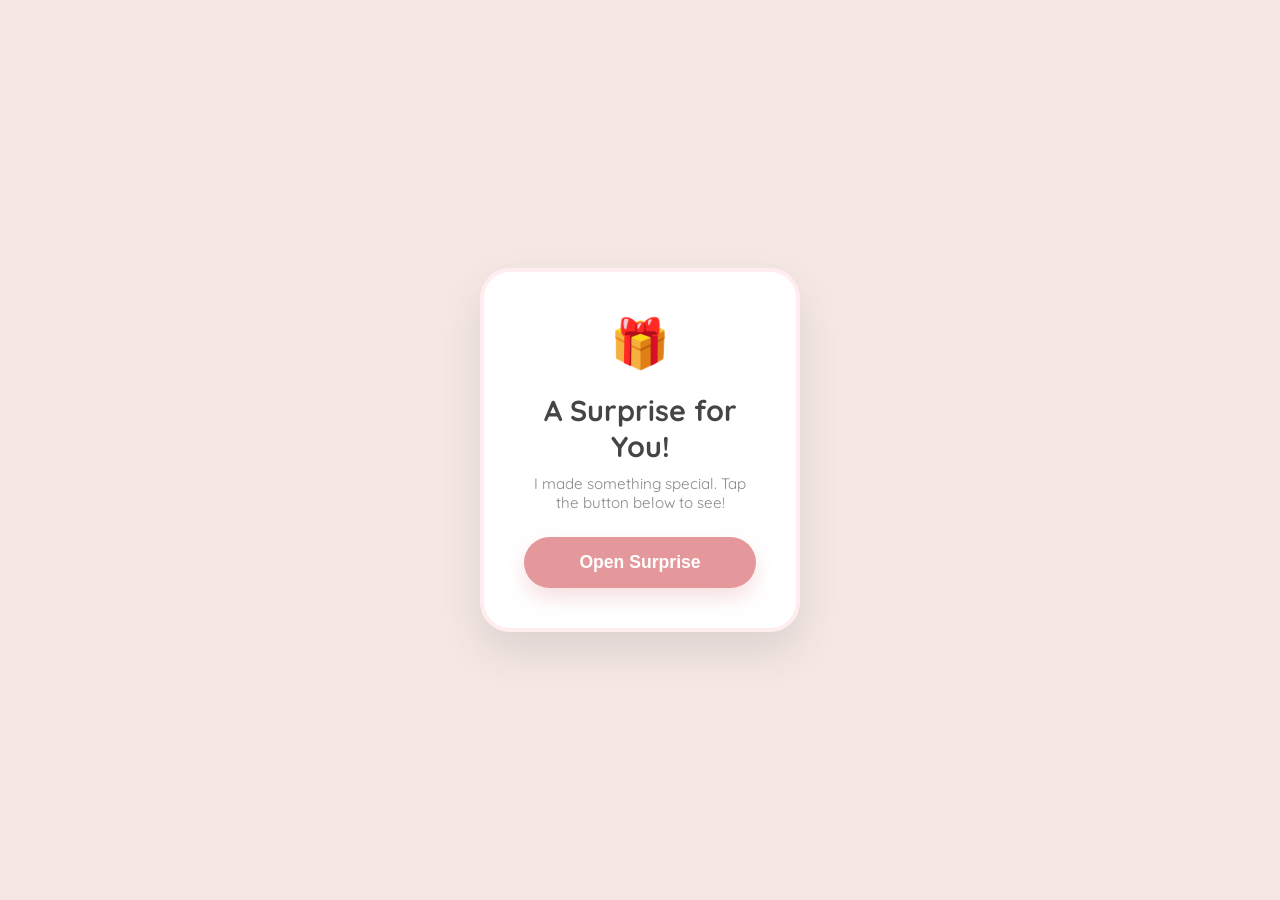
==== flipCard.html @ 33a6898a "update flipCard.html" ====
<!DOCTYPE html>
<html lang="en">
<head>
    <meta charset="UTF-8">
    <meta name="viewport" content="width=device-width, initial-scale=1.0">
    <title>Happy Birthday! 🎂</title>
    <style>
        @import url('https://fonts.googleapis.com/css2?family=Dancing+Script:wght@700&family=Quicksand:wght@400;600&display=swap');

        :root {
            --bg-main: #F4E7E4;        /* Soft Blush */
            --accent-primary: #E5989B; /* Coral Pink */
            --ui-light: #FFEDF0;       /* Light Pink */
            --text-charcoal: #454545;  /* Dark Gray */
            --heading-white: #FDFCF0;  /* Off-white */
            --shadow-soft: rgba(69, 69, 69, 0.12);
        }

        * {
            box-sizing: border-box;
            margin: 0;
            padding: 0;
            -webkit-tap-highlight-color: transparent;
        }

        body {
            background-color: var(--bg-main);
            font-family: 'Quicksand', sans-serif;
            min-height: 100vh;
            display: flex;
            align-items: center;
            justify-content: center;
            overflow: hidden;
            color: var(--text-charcoal);
        }

        /* --- START OVERLAY (Enables Autoplay) --- */
        #overlay {
            position: fixed;
            inset: 0;
            background: var(--bg-main);
            z-index: 2000;
            display: flex;
            flex-direction: column;
            align-items: center;
            justify-content: center;
            text-align: center;
            transition: opacity 0.8s ease, visibility 0.8s;
        }

        .welcome-card {
            background: white;
            padding: 40px;
            border-radius: 30px;
            box-shadow: 0 20px 40px var(--shadow-soft);
            max-width: 320px;
            width: 90%;
            border: 4px solid var(--ui-light);
        }

        .welcome-card h2 {
            margin: 20px 0 10px;
            font-size: 1.8rem;
        }

        .welcome-card p {
            color: #888;
            margin-bottom: 25px;
            font-size: 0.95rem;
        }

        .start-btn {
            background: var(--accent-primary);
            color: white;
            border: none;
            padding: 15px 30px;
            border-radius: 50px;
            font-size: 1.1rem;
            font-weight: bold;
            cursor: pointer;
            width: 100%;
            box-shadow: 0 10px 20px rgba(229, 152, 155, 0.3);
            transition: transform 0.2s;
        }

        .start-btn:active { transform: scale(0.95); }

        /* --- MAIN CONTENT --- */
        #main-content {
            opacity: 0;
            transform: translateY(20px);
            transition: all 1s ease;
            display: flex;
            flex-direction: column;
            align-items: center;
            width: 100%;
            z-index: 10;
        }

        #main-content.visible {
            opacity: 1;
            transform: translateY(0);
        }

        .shining-text {
            font-family: 'Dancing Script', cursive;
            font-size: clamp(2.5rem, 10vw, 4.5rem);
            background: linear-gradient(to right, var(--accent-primary) 20%, var(--text-charcoal) 40%, var(--text-charcoal) 60%, var(--accent-primary) 80%);
            background-size: 200% auto;
            -webkit-background-clip: text;
            background-clip: text;
            -webkit-text-fill-color: transparent;
            animation: shine 4s linear infinite;
            margin-bottom: 10px;
            text-align: center;
        }

        @keyframes shine { to { background-position: 200% center; } }

        .instruction {
            font-size: 0.75rem;
            font-weight: 700;
            text-transform: uppercase;
            letter-spacing: 2px;
            color: var(--accent-primary);
            margin-bottom: 30px;
            animation: pulse 2s infinite;
        }

        @keyframes pulse {
            0%, 100% { opacity: 0.6; transform: scale(0.95); }
            50% { opacity: 1; transform: scale(1); }
        }

        /* --- CARD STACK --- */
        .stack {
            position: relative;
            width: 300px;
            height: 400px;
            perspective: 1000px;
            margin-bottom: 40px;
            cursor: pointer;
        }

        .card {
            position: absolute;
            inset: 0;
            background: white;
            padding: 12px 12px 60px;
            border-radius: 4px;
            box-shadow: 0 10px 30px var(--shadow-soft);
            transition: transform 0.8s cubic-bezier(0.2, 0.8, 0.2, 1.2), opacity 0.5s;
            user-select: none;
        }

        .card img {
            width: 100%;
            height: 100%;
            object-fit: cover;
            border-radius: 2px;
            background: #eee;
        }

        .card-caption {
            position: absolute;
            bottom: 15px;
            left: 0;
            width: 100%;
            text-align: center;
            font-family: 'Dancing Script', cursive;
            font-size: 1.8rem;
            color: var(--text-charcoal);
        }

        /* Animation when card exits */
        .card.exit {
            transform: translate(150%, -20%) rotate(30deg) !important;
            opacity: 0;
            pointer-events: none;
        }

        /* --- BUTTONS --- */
        .msg-btn {
            background: var(--accent-primary);
            color: white;
            text-decoration: none;
            padding: 15px 40px;
            border-radius: 50px;
            font-weight: 600;
            box-shadow: 0 10px 20px rgba(229, 152, 155, 0.2);
            transition: 0.3s;
        }

        .msg-btn:hover { transform: translateY(-3px); }

        .music-ctrl {
            position: fixed;
            bottom: 20px;
            right: 20px;
            width: 45px;
            height: 45px;
            background: white;
            border-radius: 50%;
            display: flex;
            align-items: center;
            justify-content: center;
            box-shadow: 0 5px 15px var(--shadow-soft);
            cursor: pointer;
            z-index: 100;
            border: none;
            font-size: 1.2rem;
        }

        #confetti {
            position: fixed;
            inset: 0;
            pointer-events: none;
            z-index: 5;
        }
    </style>
</head>
<body>

    <canvas id="confetti"></canvas>

    <!-- START OVERLAY -->
    <div id="overlay">
        <div class="welcome-card">
            <div style="font-size: 3rem;">🎁</div>
            <h2>A Surprise for You!</h2>
            <p>I made something special. Tap the button below to see!</p>
            <button class="start-btn" onclick="startApp()">Open Surprise</button>
        </div>
    </div>

    <!-- BACKGROUND MUSIC -->
    <!-- REPLACE THE URL BELOW WITH YOUR MP3 LINK -->
    <audio id="bg-music" loop>
        <source src="BirthdayBg.mp3" type="audio/mpeg">
    </audio>

    <button class="music-ctrl" id="music-toggle" onclick="toggleMusic()">🔊</button>

    <!-- MAIN APP CONTENT -->
    <div id="main-content">
        <h1 class="shining-text">Happy Birthday! 🥳</h1>
        <p class="instruction">Tap the photo to see more</p>

        <div class="stack" id="card-stack" onclick="flipCard()">
            <!-- The first card in HTML is the first one visible (Top) -->
            <div class="card" style="z-index: 5;">
                <img src="..../images/Pra3.png" alt="Card 1">
                <div class="card-caption">Happy Birthday ^^!</div>
            </div>
            <div class="card" style="z-index: 4;">
                <img src="https://images.unsplash.com/photo-1464349153735-7db50ed83c84?w=600" alt="Card 2">
                <div class="card-caption">Best day ever</div>
            </div>
            <div class="card" style="z-index: 3;">
                <img src="https://images.unsplash.com/photo-1513151233558-d860c5398176?w=600" alt="Card 3">
                <div class="card-caption">Party time!</div>
            </div>
            <div class="card" style="z-index: 2;">
                <img src="https://images.unsplash.com/photo-1504196606672-aef5c9cefc92?w=600" alt="Card 4">
                <div class="card-caption">Keep shining</div>
            </div>
            <div class="card" style="z-index: 1;">
                <img src="https://images.unsplash.com/photo-1527529482837-4698179dc6ce?w=600" alt="Card 5">
                <div class="card-caption">Forever young</div>
            </div>
        </div>

        <a href="Letter.html" class="msg-btn">Read My Message 💌</a>
    </div>

    <script>
        const music = document.getElementById('bg-music');
        const overlay = document.getElementById('overlay');
        const content = document.getElementById('main-content');
        const cards = document.querySelectorAll('.card');
        const musicToggle = document.getElementById('music-toggle');
        
        let currentCardIndex = 0;

        // Initialize card rotations
        cards.forEach((card, i) => {
            const rot = (i % 2 === 0 ? 1 : -1) * (i * 2);
            card.style.transform = `rotate(${rot}deg)`;
        });

        // Start App and Play Music
        function startApp() {
            overlay.style.opacity = '0';
            setTimeout(() => {
                overlay.style.display = 'none';
                content.classList.add('visible');
            }, 800);

            // Music Autoplay Trigger
            music.play().catch(e => console.log("Audio blocked: " + e));
        }

        // Flip from Front logic
        function flipCard() {
            if (currentCardIndex < cards.length) {
                cards[currentCardIndex].classList.add('exit');
                currentCardIndex++;
            } else {
                // Reset if all cards flipped
                currentCardIndex = 0;
                cards.forEach((card, i) => {
                    card.classList.remove('exit');
                    const rot = (i % 2 === 0 ? 1 : -1) * (i * 2);
                    card.style.transform = `rotate(${rot}deg)`;
                });
            }
        }

        function toggleMusic() {
            if (music.paused) {
                music.play();
                musicToggle.innerText = '🔊';
            } else {
                music.pause();
                musicToggle.innerText = '🔇';
            }
        }

        // --- Simple Confetti Effect ---
        const canvas = document.getElementById('confetti');
        const ctx = canvas.getContext('2d');
        let particles = [];

        function resize() {
            canvas.width = window.innerWidth;
            canvas.height = window.innerHeight;
        }
        window.addEventListener('resize', resize);
        resize();

        class Particle {
            constructor() {
                this.x = Math.random() * canvas.width;
                this.y = Math.random() * canvas.height - canvas.height;
                this.size = Math.random() * 6 + 2;
                this.speed = Math.random() * 2 + 1;
                this.color = ['#E5989B', '#FFEDF0', '#FDFCF0'][Math.floor(Math.random() * 3)];
            }
            update() {
                this.y += this.speed;
                if (this.y > canvas.height) this.y = -20;
            }
            draw() {
                ctx.fillStyle = this.color;
                ctx.fillRect(this.x, this.y, this.size, this.size);
            }
        }

        for (let i = 0; i < 50; i++) particles.push(new Particle());

        function animate() {
            ctx.clearRect(0, 0, canvas.width, canvas.height);
            particles.forEach(p => { p.update(); p.draw(); });
            requestAnimationFrame(animate);
        }
        animate();
    </script>
</body>
</html>
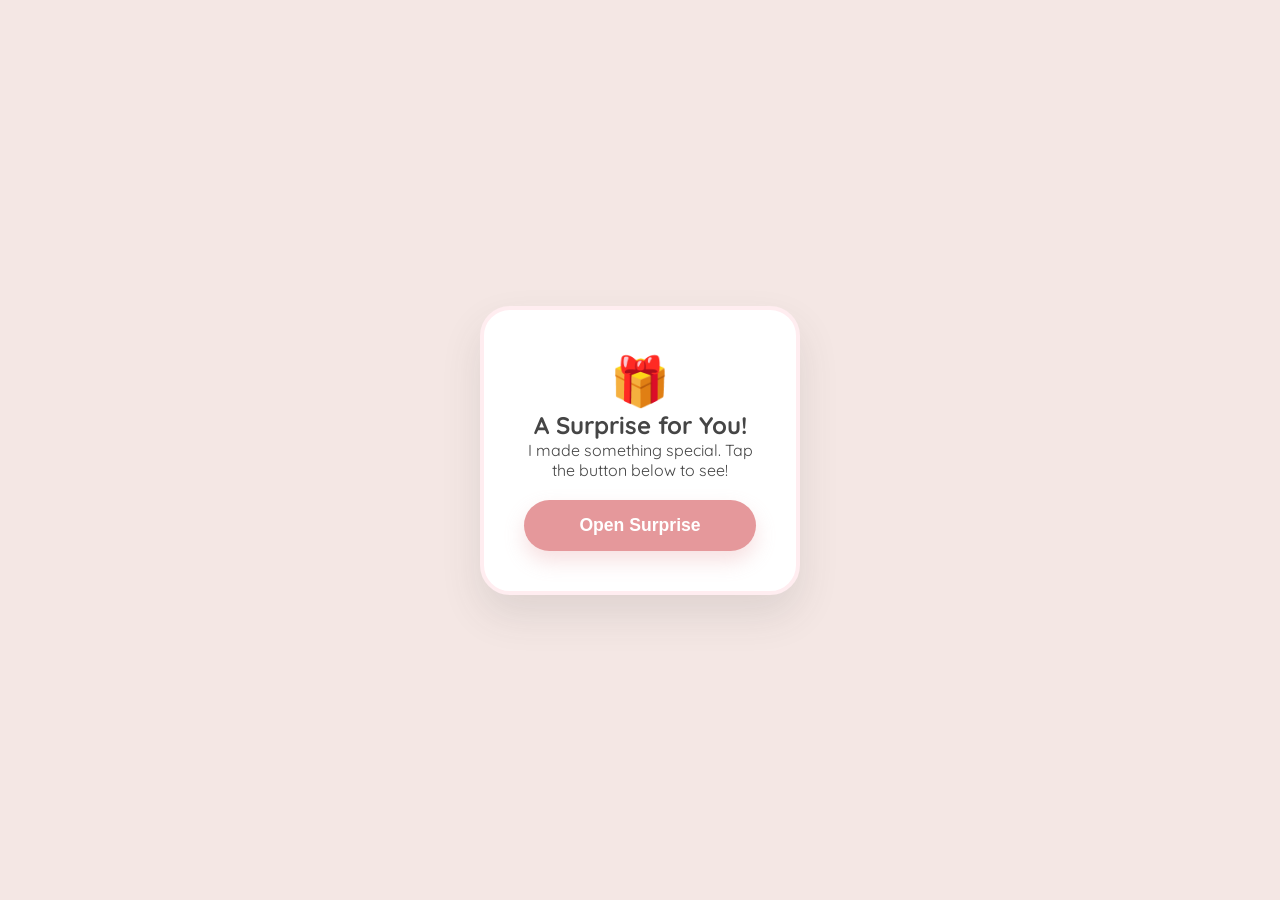
==== commit df7222cb: "update" ====
--- a/flipCard.html
+++ b/flipCard.html
@@ -1,370 +1,361 @@
-<!DOCTYPE html>
-<html lang="en">
-<head>
-    <meta charset="UTF-8">
-    <meta name="viewport" content="width=device-width, initial-scale=1.0">
-    <title>Happy Birthday! 🎂</title>
-    <style>
-        @import url('https://fonts.googleapis.com/css2?family=Dancing+Script:wght@700&family=Quicksand:wght@400;600&display=swap');
-
-        :root {
-            --bg-main: #F4E7E4;        /* Soft Blush */
-            --accent-primary: #E5989B; /* Coral Pink */
-            --ui-light: #FFEDF0;       /* Light Pink */
-            --text-charcoal: #454545;  /* Dark Gray */
-            --heading-white: #FDFCF0;  /* Off-white */
-            --shadow-soft: rgba(69, 69, 69, 0.12);
-        }
-
-        * {
-            box-sizing: border-box;
-            margin: 0;
-            padding: 0;
-            -webkit-tap-highlight-color: transparent;
-        }
-
-        body {
-            background-color: var(--bg-main);
-            font-family: 'Quicksand', sans-serif;
-            min-height: 100vh;
-            display: flex;
-            align-items: center;
-            justify-content: center;
-            overflow: hidden;
-            color: var(--text-charcoal);
-        }
-
-        /* --- START OVERLAY (Enables Autoplay) --- */
-        #overlay {
-            position: fixed;
-            inset: 0;
-            background: var(--bg-main);
-            z-index: 2000;
-            display: flex;
-            flex-direction: column;
-            align-items: center;
-            justify-content: center;
-            text-align: center;
-            transition: opacity 0.8s ease, visibility 0.8s;
-        }
-
-        .welcome-card {
-            background: white;
-            padding: 40px;
-            border-radius: 30px;
-            box-shadow: 0 20px 40px var(--shadow-soft);
-            max-width: 320px;
-            width: 90%;
-            border: 4px solid var(--ui-light);
-        }
-
-        .welcome-card h2 {
-            margin: 20px 0 10px;
-            font-size: 1.8rem;
-        }
-
-        .welcome-card p {
-            color: #888;
-            margin-bottom: 25px;
-            font-size: 0.95rem;
-        }
-
-        .start-btn {
-            background: var(--accent-primary);
-            color: white;
-            border: none;
-            padding: 15px 30px;
-            border-radius: 50px;
-            font-size: 1.1rem;
-            font-weight: bold;
-            cursor: pointer;
-            width: 100%;
-            box-shadow: 0 10px 20px rgba(229, 152, 155, 0.3);
-            transition: transform 0.2s;
-        }
-
-        .start-btn:active { transform: scale(0.95); }
-
-        /* --- MAIN CONTENT --- */
-        #main-content {
-            opacity: 0;
-            transform: translateY(20px);
-            transition: all 1s ease;
-            display: flex;
-            flex-direction: column;
-            align-items: center;
-            width: 100%;
-            z-index: 10;
-        }
-
-        #main-content.visible {
-            opacity: 1;
-            transform: translateY(0);
-        }
-
-        .shining-text {
-            font-family: 'Dancing Script', cursive;
-            font-size: clamp(2.5rem, 10vw, 4.5rem);
-            background: linear-gradient(to right, var(--accent-primary) 20%, var(--text-charcoal) 40%, var(--text-charcoal) 60%, var(--accent-primary) 80%);
-            background-size: 200% auto;
-            -webkit-background-clip: text;
-            background-clip: text;
-            -webkit-text-fill-color: transparent;
-            animation: shine 4s linear infinite;
-            margin-bottom: 10px;
-            text-align: center;
-        }
-
-        @keyframes shine { to { background-position: 200% center; } }
-
-        .instruction {
-            font-size: 0.75rem;
-            font-weight: 700;
-            text-transform: uppercase;
-            letter-spacing: 2px;
-            color: var(--accent-primary);
-            margin-bottom: 30px;
-            animation: pulse 2s infinite;
-        }
-
-        @keyframes pulse {
-            0%, 100% { opacity: 0.6; transform: scale(0.95); }
-            50% { opacity: 1; transform: scale(1); }
-        }
-
-        /* --- CARD STACK --- */
-        .stack {
-            position: relative;
-            width: 300px;
-            height: 400px;
-            perspective: 1000px;
-            margin-bottom: 40px;
-            cursor: pointer;
-        }
-
-        .card {
-            position: absolute;
-            inset: 0;
-            background: white;
-            padding: 12px 12px 60px;
-            border-radius: 4px;
-            box-shadow: 0 10px 30px var(--shadow-soft);
-            transition: transform 0.8s cubic-bezier(0.2, 0.8, 0.2, 1.2), opacity 0.5s;
-            user-select: none;
-        }
-
-        .card img {
-            width: 100%;
-            height: 100%;
-            object-fit: cover;
-            border-radius: 2px;
-            background: #eee;
-        }
-
-        .card-caption {
-            position: absolute;
-            bottom: 15px;
-            left: 0;
-            width: 100%;
-            text-align: center;
-            font-family: 'Dancing Script', cursive;
-            font-size: 1.8rem;
-            color: var(--text-charcoal);
-        }
-
-        /* Animation when card exits */
-        .card.exit {
-            transform: translate(150%, -20%) rotate(30deg) !important;
-            opacity: 0;
-            pointer-events: none;
-        }
-
-        /* --- BUTTONS --- */
-        .msg-btn {
-            background: var(--accent-primary);
-            color: white;
-            text-decoration: none;
-            padding: 15px 40px;
-            border-radius: 50px;
-            font-weight: 600;
-            box-shadow: 0 10px 20px rgba(229, 152, 155, 0.2);
-            transition: 0.3s;
-        }
-
-        .msg-btn:hover { transform: translateY(-3px); }
-
-        .music-ctrl {
-            position: fixed;
-            bottom: 20px;
-            right: 20px;
-            width: 45px;
-            height: 45px;
-            background: white;
-            border-radius: 50%;
-            display: flex;
-            align-items: center;
-            justify-content: center;
-            box-shadow: 0 5px 15px var(--shadow-soft);
-            cursor: pointer;
-            z-index: 100;
-            border: none;
-            font-size: 1.2rem;
-        }
-
-        #confetti {
-            position: fixed;
-            inset: 0;
-            pointer-events: none;
-            z-index: 5;
-        }
-    </style>
-</head>
-<body>
-
-    <canvas id="confetti"></canvas>
-
-    <!-- START OVERLAY -->
-    <div id="overlay">
-        <div class="welcome-card">
-            <div style="font-size: 3rem;">🎁</div>
-            <h2>A Surprise for You!</h2>
-            <p>I made something special. Tap the button below to see!</p>
-            <button class="start-btn" onclick="startApp()">Open Surprise</button>
-        </div>
-    </div>
-
-    <!-- BACKGROUND MUSIC -->
-    <!-- REPLACE THE URL BELOW WITH YOUR MP3 LINK -->
-    <audio id="bg-music" loop>
-        <source src="BirthdayBg.mp3" type="audio/mpeg">
-    </audio>
-
-    <button class="music-ctrl" id="music-toggle" onclick="toggleMusic()">🔊</button>
-
-    <!-- MAIN APP CONTENT -->
-    <div id="main-content">
-        <h1 class="shining-text">Happy Birthday! 🥳</h1>
-        <p class="instruction">Tap the photo to see more</p>
-
-        <div class="stack" id="card-stack" onclick="flipCard()">
-            <!-- The first card in HTML is the first one visible (Top) -->
-            <div class="card" style="z-index: 5;">
-                <img src="..../images/Pra3.png" alt="Card 1">
-                <div class="card-caption">Happy Birthday ^^!</div>
-            </div>
-            <div class="card" style="z-index: 4;">
-                <img src="https://images.unsplash.com/photo-1464349153735-7db50ed83c84?w=600" alt="Card 2">
-                <div class="card-caption">Best day ever</div>
-            </div>
-            <div class="card" style="z-index: 3;">
-                <img src="https://images.unsplash.com/photo-1513151233558-d860c5398176?w=600" alt="Card 3">
-                <div class="card-caption">Party time!</div>
-            </div>
-            <div class="card" style="z-index: 2;">
-                <img src="https://images.unsplash.com/photo-1504196606672-aef5c9cefc92?w=600" alt="Card 4">
-                <div class="card-caption">Keep shining</div>
-            </div>
-            <div class="card" style="z-index: 1;">
-                <img src="https://images.unsplash.com/photo-1527529482837-4698179dc6ce?w=600" alt="Card 5">
-                <div class="card-caption">Forever young</div>
-            </div>
-        </div>
-
-        <a href="Letter.html" class="msg-btn">Read My Message 💌</a>
-    </div>
-
-    <script>
-        const music = document.getElementById('bg-music');
-        const overlay = document.getElementById('overlay');
-        const content = document.getElementById('main-content');
-        const cards = document.querySelectorAll('.card');
-        const musicToggle = document.getElementById('music-toggle');
-        
-        let currentCardIndex = 0;
-
-        // Initialize card rotations
-        cards.forEach((card, i) => {
-            const rot = (i % 2 === 0 ? 1 : -1) * (i * 2);
-            card.style.transform = `rotate(${rot}deg)`;
-        });
-
-        // Start App and Play Music
-        function startApp() {
-            overlay.style.opacity = '0';
-            setTimeout(() => {
-                overlay.style.display = 'none';
-                content.classList.add('visible');
-            }, 800);
-
-            // Music Autoplay Trigger
-            music.play().catch(e => console.log("Audio blocked: " + e));
-        }
-
-        // Flip from Front logic
-        function flipCard() {
-            if (currentCardIndex < cards.length) {
-                cards[currentCardIndex].classList.add('exit');
-                currentCardIndex++;
-            } else {
-                // Reset if all cards flipped
-                currentCardIndex = 0;
-                cards.forEach((card, i) => {
-                    card.classList.remove('exit');
-                    const rot = (i % 2 === 0 ? 1 : -1) * (i * 2);
-                    card.style.transform = `rotate(${rot}deg)`;
-                });
-            }
-        }
-
-        function toggleMusic() {
-            if (music.paused) {
-                music.play();
-                musicToggle.innerText = '🔊';
-            } else {
-                music.pause();
-                musicToggle.innerText = '🔇';
-            }
-        }
-
-        // --- Simple Confetti Effect ---
-        const canvas = document.getElementById('confetti');
-        const ctx = canvas.getContext('2d');
-        let particles = [];
-
-        function resize() {
-            canvas.width = window.innerWidth;
-            canvas.height = window.innerHeight;
-        }
-        window.addEventListener('resize', resize);
-        resize();
-
-        class Particle {
-            constructor() {
-                this.x = Math.random() * canvas.width;
-                this.y = Math.random() * canvas.height - canvas.height;
-                this.size = Math.random() * 6 + 2;
-                this.speed = Math.random() * 2 + 1;
-                this.color = ['#E5989B', '#FFEDF0', '#FDFCF0'][Math.floor(Math.random() * 3)];
-            }
-            update() {
-                this.y += this.speed;
-                if (this.y > canvas.height) this.y = -20;
-            }
-            draw() {
-                ctx.fillStyle = this.color;
-                ctx.fillRect(this.x, this.y, this.size, this.size);
-            }
-        }
-
-        for (let i = 0; i < 50; i++) particles.push(new Particle());
-
-        function animate() {
-            ctx.clearRect(0, 0, canvas.width, canvas.height);
-            particles.forEach(p => { p.update(); p.draw(); });
-            requestAnimationFrame(animate);
-        }
-        animate();
-    </script>
-</body>
-</html>
-
+<!DOCTYPE html>
+<html lang="en">
+<head>
+    <meta charset="UTF-8">
+    <meta name="viewport" content="width=device-width, initial-scale=1.0">
+    <title>Happy Birthday! 🎂</title>
+    <style>
+        @import url('https://fonts.googleapis.com/css2?family=Dancing+Script:wght@700&family=Quicksand:wght@400;600&display=swap');
+
+        :root {
+            --bg-main: #F4E7E4;
+            --accent-primary: #E5989B;
+            --ui-light: #FFEDF0;
+            --text-charcoal: #454545;
+            --shadow-soft: rgba(69, 69, 69, 0.12);
+        }
+
+        * {
+            box-sizing: border-box;
+            margin: 0;
+            padding: 0;
+            -webkit-tap-highlight-color: transparent;
+        }
+
+        body {
+            background-color: var(--bg-main);
+            font-family: 'Quicksand', sans-serif;
+            min-height: 100vh;
+            display: flex;
+            align-items: center;
+            justify-content: center;
+            overflow: hidden;
+            color: var(--text-charcoal);
+        }
+
+        /* --- START OVERLAY --- */
+        #overlay {
+            position: fixed;
+            inset: 0;
+            background: var(--bg-main);
+            z-index: 2000;
+            display: flex;
+            flex-direction: column;
+            align-items: center;
+            justify-content: center;
+            text-align: center;
+            transition: opacity 0.8s ease, visibility 0.8s;
+        }
+
+        .welcome-card {
+            background: white;
+            padding: 40px;
+            border-radius: 30px;
+            box-shadow: 0 20px 40px var(--shadow-soft);
+            max-width: 320px;
+            width: 90%;
+            border: 4px solid var(--ui-light);
+        }
+
+        .start-btn {
+            background: var(--accent-primary);
+            color: white;
+            border: none;
+            padding: 15px 30px;
+            border-radius: 50px;
+            font-size: 1.1rem;
+            font-weight: bold;
+            cursor: pointer;
+            width: 100%;
+            margin-top: 20px;
+            box-shadow: 0 10px 20px rgba(229, 152, 155, 0.3);
+            transition: transform 0.2s;
+        }
+
+        .start-btn:active { transform: scale(0.95); }
+
+        /* --- MAIN CONTENT --- */
+        #main-content {
+            opacity: 0;
+            transform: translateY(20px);
+            transition: all 1s ease;
+            display: flex;
+            flex-direction: column;
+            align-items: center;
+            width: 100%;
+            z-index: 10;
+        }
+
+        #main-content.visible { opacity: 1; transform: translateY(0); }
+
+        .shining-text {
+            font-family: 'Dancing Script', cursive;
+            font-size: clamp(2.5rem, 10vw, 4.5rem);
+            background: linear-gradient(to right, var(--accent-primary) 20%, var(--text-charcoal) 40%, var(--text-charcoal) 60%, var(--accent-primary) 80%);
+            background-size: 200% auto;
+            -webkit-background-clip: text;
+            background-clip: text;
+            -webkit-text-fill-color: transparent;
+            animation: shine 4s linear infinite;
+            margin-bottom: 10px;
+            text-align: center;
+        }
+
+        @keyframes shine { to { background-position: 200% center; } }
+
+        .instruction {
+            font-size: 0.75rem;
+            font-weight: 700;
+            text-transform: uppercase;
+            letter-spacing: 2px;
+            color: var(--accent-primary);
+            margin-bottom: 30px;
+            animation: pulse 2s infinite;
+        }
+
+        @keyframes pulse {
+            0%, 100% { opacity: 0.6; transform: scale(0.95); }
+            50% { opacity: 1; transform: scale(1); }
+        }
+
+        /* --- CARD STACK --- */
+        .stack {
+            position: relative;
+            width: 300px;
+            height: 400px;
+            perspective: 1000px;
+            margin-bottom: 40px;
+            cursor: pointer;
+        }
+
+        .card {
+            position: absolute;
+            inset: 0;
+            background: white;
+            padding: 12px 12px 60px;
+            border-radius: 4px;
+            box-shadow: 0 10px 30px var(--shadow-soft);
+            transition: transform 0.8s cubic-bezier(0.2, 0.8, 0.2, 1.2), opacity 0.5s;
+            user-select: none;
+            overflow: hidden;
+        }
+
+        .card img, .card video {
+            width: 100%;
+            height: 100%;
+            object-fit: cover;
+            border-radius: 2px;
+            background: #eee;
+        }
+
+        .card-caption {
+            position: absolute;
+            bottom: 15px;
+            left: 0;
+            width: 100%;
+            text-align: center;
+            font-family: 'Dancing Script', cursive;
+            font-size: 1.8rem;
+            color: var(--text-charcoal);
+            background: white;
+            padding-top: 5px;
+        }
+
+        .card.exit {
+            transform: translate(150%, -20%) rotate(30deg) !important;
+            opacity: 0;
+            pointer-events: none;
+        }
+
+        .msg-btn {
+            background: var(--accent-primary);
+            color: white;
+            text-decoration: none;
+            padding: 15px 40px;
+            border-radius: 50px;
+            font-weight: 600;
+            box-shadow: 0 10px 20px rgba(229, 152, 155, 0.2);
+            transition: 0.3s;
+        }
+
+        .music-ctrl {
+            position: fixed;
+            bottom: 20px;
+            right: 20px;
+            width: 45px;
+            height: 45px;
+            background: white;
+            border-radius: 50%;
+            display: flex;
+            align-items: center;
+            justify-content: center;
+            box-shadow: 0 5px 15px var(--shadow-soft);
+            cursor: pointer;
+            z-index: 100;
+            border: none;
+        }
+
+        #confetti {
+            position: fixed;
+            inset: 0;
+            pointer-events: none;
+            z-index: 5;
+        }
+    </style>
+</head>
+<body>
+
+    <canvas id="confetti"></canvas>
+
+    <div id="overlay">
+        <div class="welcome-card">
+            <div style="font-size: 3rem;">🎁</div>
+            <h2>A Surprise for You!</h2>
+            <p>I made something special. Tap the button below to see!</p>
+            <button class="start-btn" onclick="startApp()">Open Surprise</button>
+        </div>
+    </div>
+
+    <audio id="bg-music" loop>
+        <source src="BirthdayBg.mp3" type="audio/mpeg">
+    </audio>
+
+    <button class="music-ctrl" id="music-toggle" onclick="toggleMusic()">🔊</button>
+
+    <div id="main-content">
+        <h1 class="shining-text">Happy Birthday! 🥳</h1>
+        <p class="instruction">Tap the card to see more</p>
+
+        <div class="stack" id="card-stack" onclick="flipCard()">
+            
+            <!-- 1st Card: PraPraVid1.mp4 -->
+            <div class="card" style="z-index: 5;">
+                <video id="video-1" muted loop playsinline>
+                    <source src="PraPraVid1.mp4" type="video/mp4">
+                    <!-- Fallback placeholder case file isn't found -->
+                    <source src="https://www.w3schools.com/html/mov_bbb.mp4" type="video/mp4">
+                </video>
+                <div class="card-caption">Happy Birthday! 🎂</div>
+            </div>
+            
+            <div class="card" style="z-index: 4;">
+                <img src="https://images.unsplash.com/photo-1464349153735-7db50ed83c84?w=600" alt="Photo 2">
+                <div class="card-caption">Best day ever</div>
+            </div>
+            
+            <div class="card" style="z-index: 3;">
+                <img src="https://images.unsplash.com/photo-1513151233558-d860c5398176?w=600" alt="Photo 3">
+                <div class="card-caption">Celebrate! ✨</div>
+            </div>
+            
+            <div class="card" style="z-index: 2;">
+                <img src="https://images.unsplash.com/photo-1504196606672-aef5c9cefc92?w=600" alt="Photo 4">
+                <div class="card-caption">Enjoy your day</div>
+            </div>
+
+            <!-- 5th Card: PraPraVid1.mp4 (Or another video) -->
+            <div class="card" style="z-index: 1;">
+                <video id="video-5" muted loop playsinline>
+                    <source src="PraPraVid1.mp4" type="video/mp4">
+                    <source src="https://www.w3schools.com/html/movie.mp4" type="video/mp4">
+                </video>
+                <div class="card-caption">Forever young ✨</div>
+            </div>
+        </div>
+
+        <a href="Letter.html" class="msg-btn">Read My Message 💌</a>
+    </div>
+
+    <script>
+        const music = document.getElementById('bg-music');
+        const overlay = document.getElementById('overlay');
+        const content = document.getElementById('main-content');
+        const cards = document.querySelectorAll('.card');
+        const video1 = document.getElementById('video-1');
+        const video5 = document.getElementById('video-5');
+        
+        let currentCardIndex = 0;
+
+        // Initialize rotations for realistic stack look
+        cards.forEach((card, i) => {
+            const rot = (i % 2 === 0 ? 1 : -1) * (i * 2);
+            card.style.transform = `rotate(${rot}deg)`;
+        });
+
+        function startApp() {
+            overlay.style.opacity = '0';
+            setTimeout(() => {
+                overlay.style.display = 'none';
+                content.classList.add('visible');
+                // Play the first video immediately
+                video1.play();
+            }, 800);
+
+            music.play().catch(e => console.log("Audio waiting for interaction"));
+        }
+
+        function flipCard() {
+            if (currentCardIndex < cards.length) {
+                // Pause first video when flipping it away
+                if (currentCardIndex === 0) {
+                    video1.pause();
+                }
+
+                cards[currentCardIndex].classList.add('exit');
+                
+                // Play the last video when it becomes visible (4 cards flipped)
+                if (currentCardIndex === cards.length - 2) {
+                    video5.play();
+                }
+
+                currentCardIndex++;
+            } else {
+                // Reset to start
+                currentCardIndex = 0;
+                video5.pause();
+                video5.currentTime = 0;
+                cards.forEach((card, i) => {
+                    card.classList.remove('exit');
+                    const rot = (i % 2 === 0 ? 1 : -1) * (i * 2);
+                    card.style.transform = `rotate(${rot}deg)`;
+                });
+                video1.currentTime = 0;
+                video1.play();
+            }
+        }
+
+        function toggleMusic() {
+            const btn = document.getElementById('music-toggle');
+            if (music.paused) { music.play(); btn.innerText = '🔊'; }
+            else { music.pause(); btn.innerText = '🔇'; }
+        }
+
+        // --- Simple Confetti Effect ---
+        const canvas = document.getElementById('confetti');
+        const ctx = canvas.getContext('2d');
+        let particles = [];
+        function resize() { canvas.width = window.innerWidth; canvas.height = window.innerHeight; }
+        window.addEventListener('resize', resize);
+        resize();
+
+        class Particle {
+            constructor() {
+                this.x = Math.random() * canvas.width;
+                this.y = Math.random() * canvas.height - canvas.height;
+                this.size = Math.random() * 6 + 2;
+                this.speed = Math.random() * 2 + 1;
+                this.color = ['#E5989B', '#FFEDF0', '#FDFCF0'][Math.floor(Math.random() * 3)];
+            }
+            update() { this.y += this.speed; if (this.y > canvas.height) this.y = -20; }
+            draw() { ctx.fillStyle = this.color; ctx.fillRect(this.x, this.y, this.size, this.size); }
+        }
+        for (let i = 0; i < 60; i++) particles.push(new Particle());
+        function animate() {
+            ctx.clearRect(0, 0, canvas.width, canvas.height);
+            particles.forEach(p => { p.update(); p.draw(); });
+            requestAnimationFrame(animate);
+        }
+        animate();
+    </script>
+</body>
+</html>
